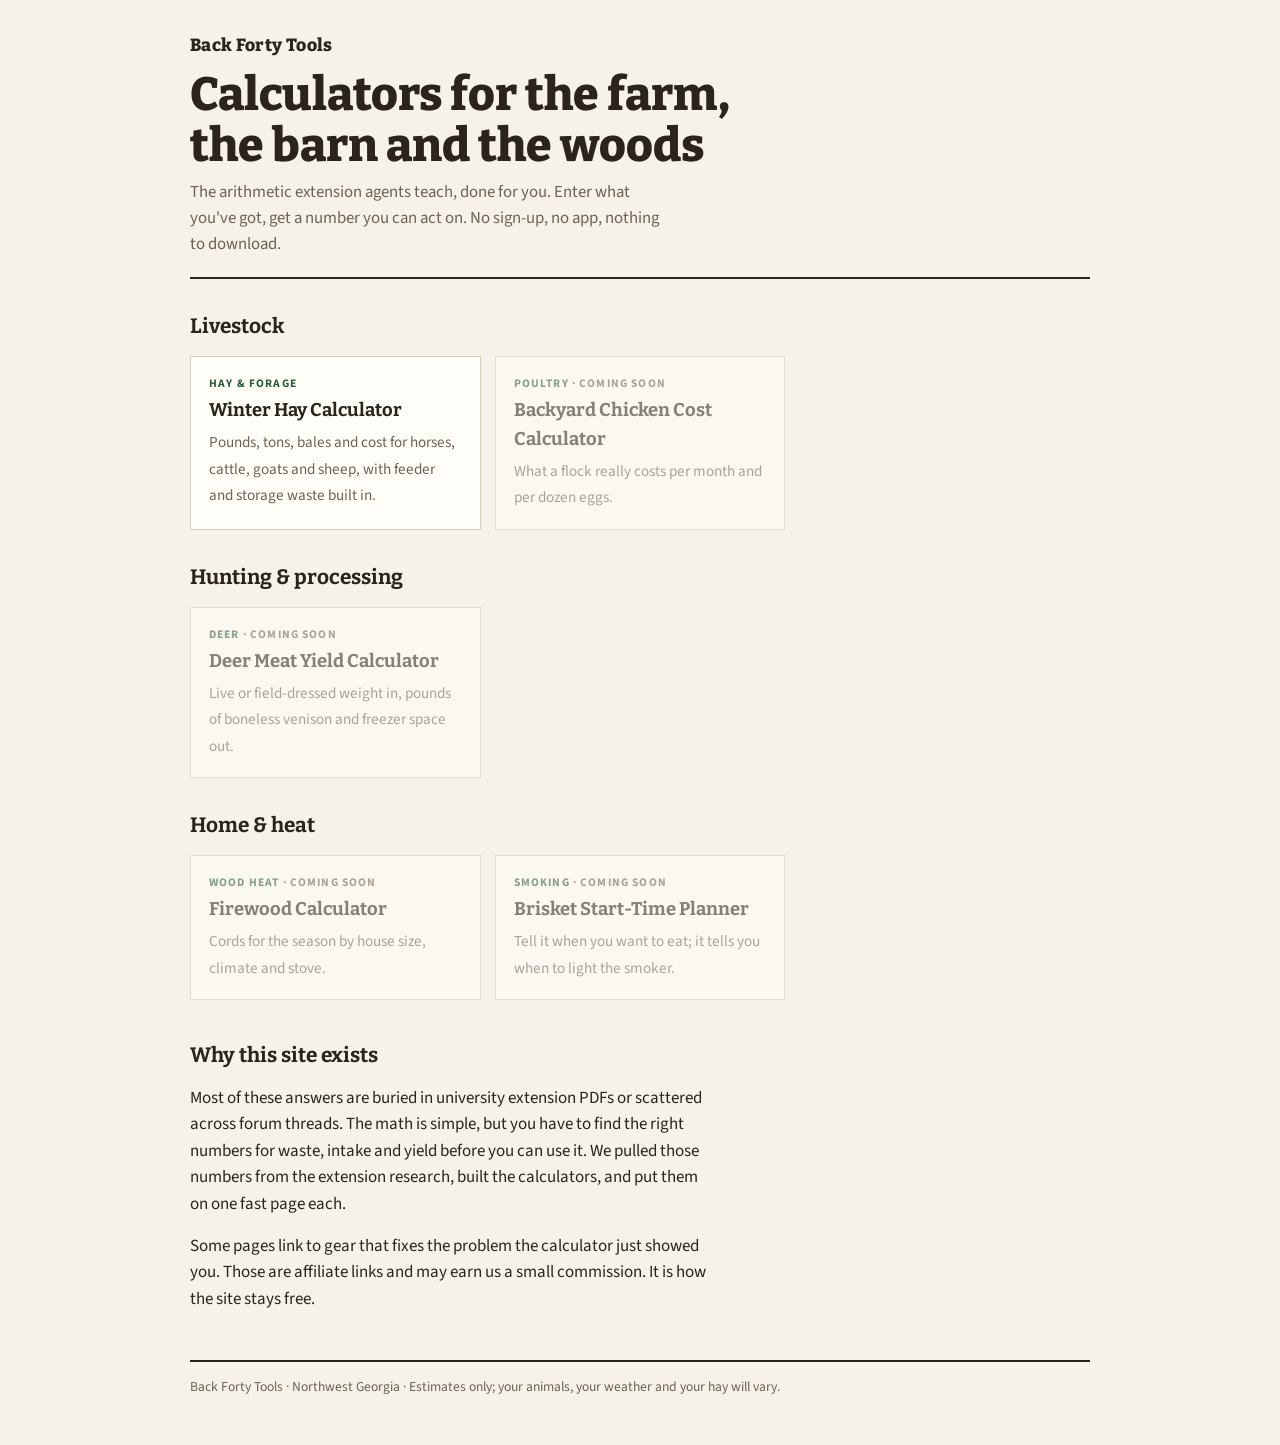
==== index.html @ 172884d4 "Back Forty Tools: hub page and winter hay calculator Co-Authored-By: Claude Fable 5.1 <noreply@anthr" ====
<!doctype html>
<html lang="en">
<head>
<meta charset="utf-8">
<meta name="viewport" content="width=device-width, initial-scale=1">
<title>Back Forty Tools: Free Calculators for the Farm, Barn and Woods</title>
<meta name="description" content="Plain-spoken calculators for people who keep animals, heat with wood, hunt and smoke meat. Winter hay needs, deer meat yield, chicken feed costs and more. No sign-up, no app.">
<link rel="canonical" href="https://backfortytools.com/">
<meta property="og:type" content="website">
<meta property="og:title" content="Back Forty Tools">
<meta property="og:description" content="Free calculators for the farm, the barn and the woods.">
<meta property="og:url" content="https://backfortytools.com/">
<link rel="icon" href="data:image/svg+xml,%3Csvg xmlns='http://www.w3.org/2000/svg' viewBox='0 0 32 32'%3E%3Crect width='32' height='32' rx='6' fill='%232f5d3a'/%3E%3Cpath d='M8 22h16M8 17h16M8 12h16' stroke='%23eef6ee' stroke-width='3' stroke-linecap='round'/%3E%3C/svg%3E">
<link rel="stylesheet" href="https://fonts.googleapis.com/css2?family=Bitter:wght@500;700;800&family=Source+Sans+3:wght@400;600;700&display=swap">
<script type="application/ld+json">
{"@context":"https://schema.org","@type":"WebSite","name":"Back Forty Tools","url":"https://backfortytools.com/","description":"Free calculators for the farm, the barn and the woods."}
</script>
<style>
:root{--bg:#f6f2ea;--surface:#fffdf8;--fg:#2a241c;--muted:#6d6252;--line:#d9cfbd;--accent:#7a5c1e;--accent-ink:#fff8e8;--tag:#2f5d3a;--tag-ink:#eef6ee;--display:"Bitter",Georgia,serif;--body:"Source Sans 3","Segoe UI",system-ui,sans-serif}
@media (prefers-color-scheme:dark){:root{--bg:#1c1915;--surface:#262119;--fg:#efe7d8;--muted:#b3a68f;--line:#443b2e;--accent:#d9b25c;--accent-ink:#1c1915;--tag:#7fbf8c;--tag-ink:#13201a;color-scheme:dark}}
*{box-sizing:border-box}
body{margin:0;background:var(--bg);color:var(--fg);font-family:var(--body);font-size:17px;line-height:1.55;padding-inline:16px;padding-block:0 48px}
.wrap{max-width:900px;margin:0 auto}
header{padding-block:32px 20px;border-bottom:2px solid var(--fg)}
.brand{font-family:var(--display);font-weight:800;font-size:1.1rem;letter-spacing:.02em}
h1{font-family:var(--display);font-weight:800;font-size:clamp(1.9rem,4.5vw,2.9rem);line-height:1.1;margin:.6rem 0 .5rem;text-wrap:balance}
.lede{max-width:60ch;margin:0;color:var(--muted);font-size:1.05rem}
h2{font-family:var(--display);font-size:1.3rem;margin:2rem 0 .8rem}
.tools{list-style:none;padding:0;margin:0;display:grid;grid-template-columns:repeat(auto-fill,minmax(260px,1fr));gap:14px}
.tools li{min-width:0}
.tools a{display:block;background:var(--surface);border:1px solid var(--line);padding:18px;color:inherit;text-decoration:none;height:100%}
.tools a:hover,.tools a:focus-visible{border-color:var(--accent);outline:none}
.tools .cat{text-transform:uppercase;letter-spacing:.1em;font-size:.72rem;font-weight:700;color:var(--tag)}
.tools strong{display:block;font-family:var(--display);font-size:1.15rem;margin:.2rem 0 .3rem}
.tools span{color:var(--muted);font-size:.95rem}
.soon a{opacity:.55;pointer-events:none}
.soon .cat::after{content:" · coming soon";color:var(--muted)}
.about{max-width:65ch;margin-top:2.5rem}
.about p{margin:0 0 1rem}
footer{margin-top:48px;border-top:2px solid var(--fg);padding-top:14px;font-size:.85rem;color:var(--muted)}
</style>
</head>
<body>
<div class="wrap">
<header>
  <div class="brand">Back Forty Tools</div>
  <h1>Calculators for the farm, the barn and the woods</h1>
  <p class="lede">The arithmetic extension agents teach, done for you. Enter what you've got, get a number you can act on. No sign-up, no app, nothing to download.</p>
</header>

<h2>Livestock</h2>
<ul class="tools">
  <li><a href="/winter-hay-calculator/"><div class="cat">Hay &amp; forage</div><strong>Winter Hay Calculator</strong><span>Pounds, tons, bales and cost for horses, cattle, goats and sheep, with feeder and storage waste built in.</span></a></li>
  <li class="soon"><a href="#"><div class="cat">Poultry</div><strong>Backyard Chicken Cost Calculator</strong><span>What a flock really costs per month and per dozen eggs.</span></a></li>
</ul>

<h2>Hunting &amp; processing</h2>
<ul class="tools">
  <li class="soon"><a href="#"><div class="cat">Deer</div><strong>Deer Meat Yield Calculator</strong><span>Live or field-dressed weight in, pounds of boneless venison and freezer space out.</span></a></li>
</ul>

<h2>Home &amp; heat</h2>
<ul class="tools">
  <li class="soon"><a href="#"><div class="cat">Wood heat</div><strong>Firewood Calculator</strong><span>Cords for the season by house size, climate and stove.</span></a></li>
  <li class="soon"><a href="#"><div class="cat">Smoking</div><strong>Brisket Start-Time Planner</strong><span>Tell it when you want to eat; it tells you when to light the smoker.</span></a></li>
</ul>

<section class="about">
  <h2>Why this site exists</h2>
  <p>Most of these answers are buried in university extension PDFs or scattered across forum threads. The math is simple, but you have to find the right numbers for waste, intake and yield before you can use it. We pulled those numbers from the extension research, built the calculators, and put them on one fast page each.</p>
  <p>Some pages link to gear that fixes the problem the calculator just showed you. Those are affiliate links and may earn us a small commission. It is how the site stays free.</p>
</section>

<footer>Back Forty Tools · Northwest Georgia · Estimates only; your animals, your weather and your hay will vary.</footer>
</div>
</body>
</html>
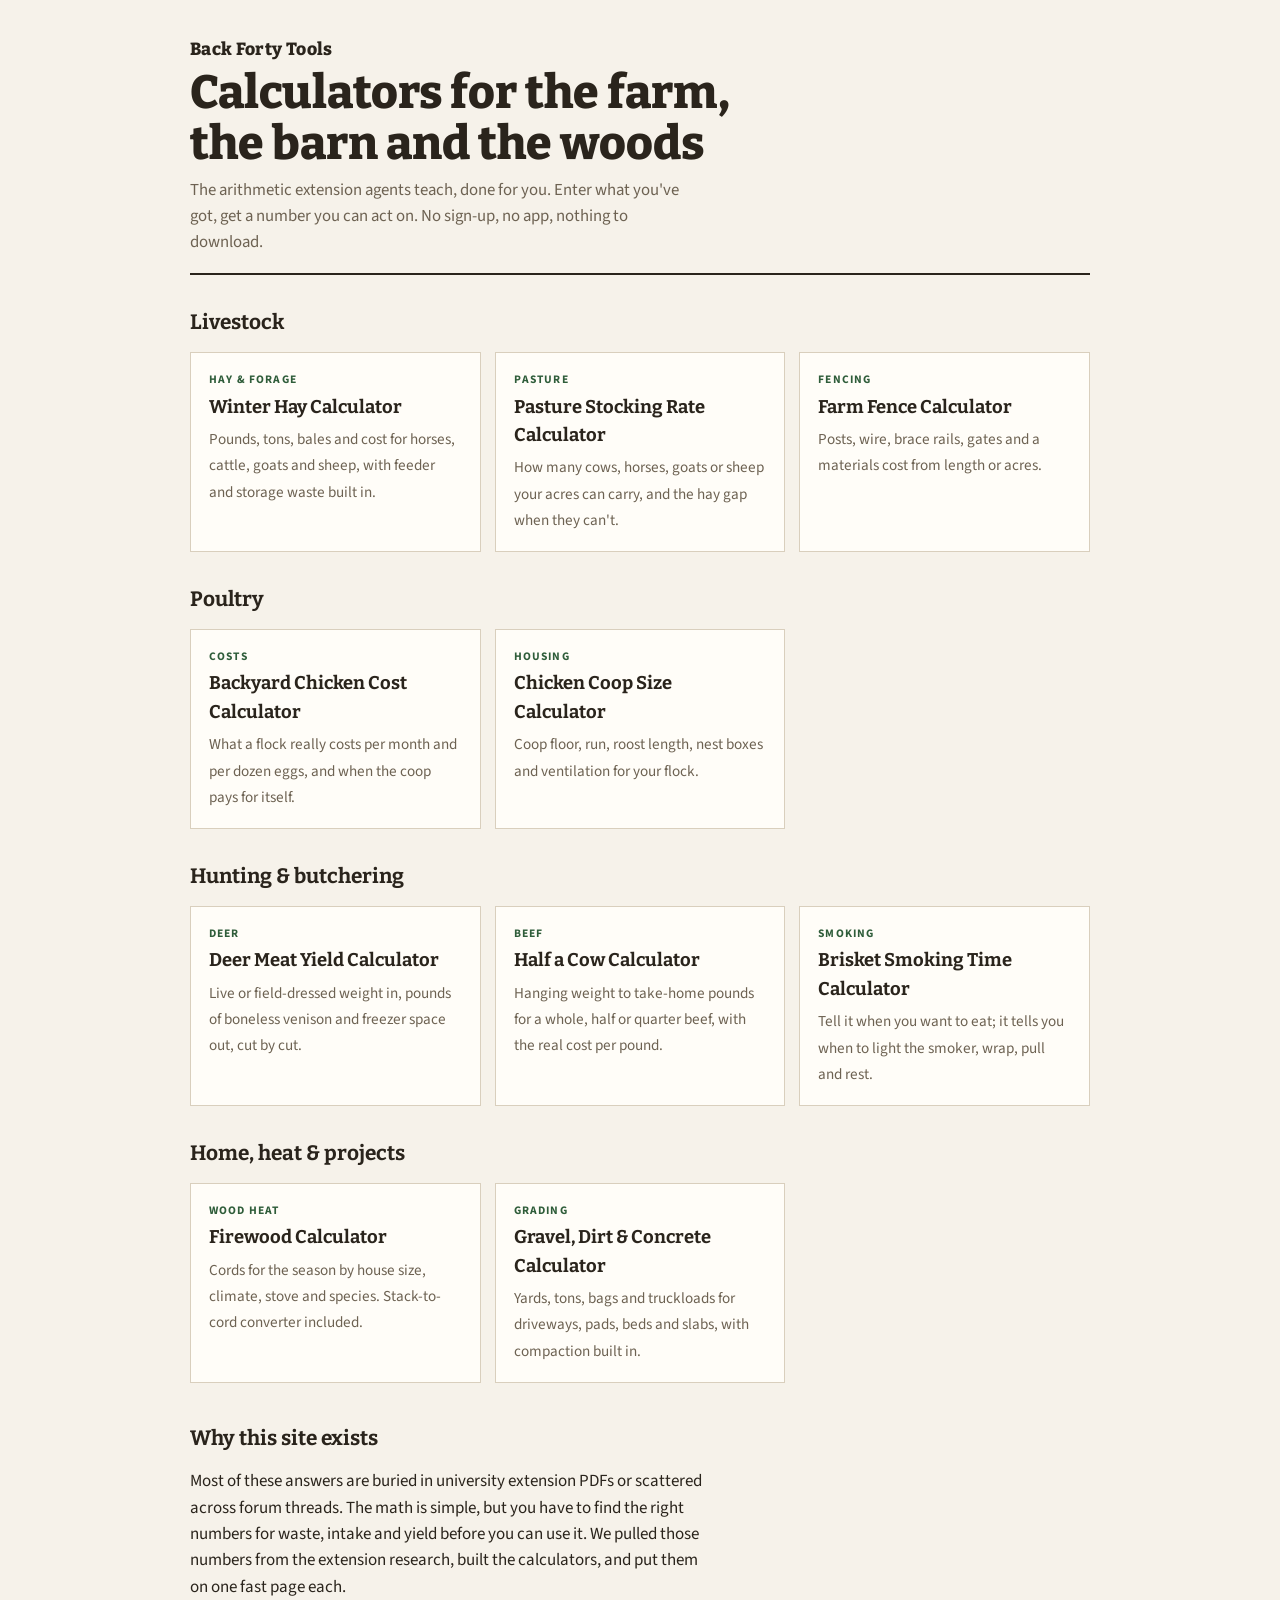
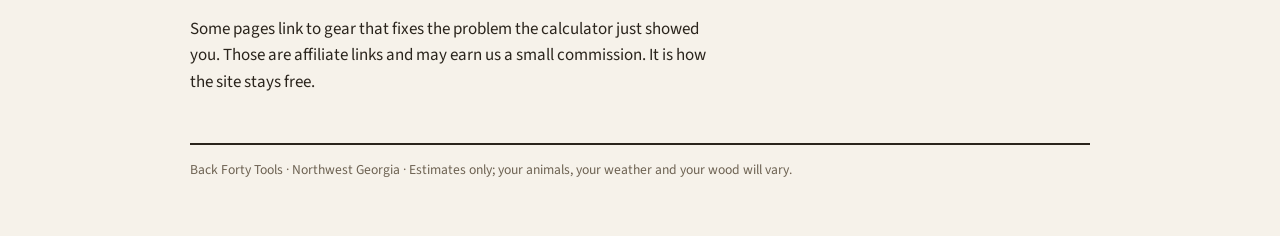
==== commit 3a5c6327: "Add stocking rate, fence, gravel/dirt/concrete, beef yield and coop size calculators Co-Authored-By:" ====
--- a/index.html
+++ b/index.html
@@ -4,28 +4,113 @@
 <meta charset="utf-8">
 <meta name="viewport" content="width=device-width, initial-scale=1">
 <title>Back Forty Tools: Free Calculators for the Farm, Barn and Woods</title>
-<meta name="description" content="Plain-spoken calculators for people who keep animals, heat with wood, hunt and smoke meat. Winter hay needs, deer meat yield, chicken feed costs and more. No sign-up, no app.">
+<meta name="description" content="Plain-spoken calculators for people who keep animals, heat with wood, hunt and smoke meat. Winter hay, deer meat yield, chicken costs, firewood cords and brisket timing. No sign-up, no app.">
 <link rel="canonical" href="https://backfortytools.com/">
 <meta property="og:type" content="website">
 <meta property="og:title" content="Back Forty Tools">
-<meta property="og:description" content="Free calculators for the farm, the barn and the woods.">
+<meta property="og:description" content="Plain-spoken calculators for people who keep animals, heat with wood, hunt and smoke meat. Winter hay, deer meat yield, chicken costs, firewood cords and brisket timing. No sign-up, no app.">
 <meta property="og:url" content="https://backfortytools.com/">
+<meta property="og:site_name" content="Back Forty Tools">
 <link rel="icon" href="data:image/svg+xml,%3Csvg xmlns='http://www.w3.org/2000/svg' viewBox='0 0 32 32'%3E%3Crect width='32' height='32' rx='6' fill='%232f5d3a'/%3E%3Cpath d='M8 22h16M8 17h16M8 12h16' stroke='%23eef6ee' stroke-width='3' stroke-linecap='round'/%3E%3C/svg%3E">
+<link rel="preconnect" href="https://fonts.googleapis.com">
+<link rel="preconnect" href="https://fonts.gstatic.com" crossorigin>
 <link rel="stylesheet" href="https://fonts.googleapis.com/css2?family=Bitter:wght@500;700;800&family=Source+Sans+3:wght@400;600;700&display=swap">
-<script type="application/ld+json">
-{"@context":"https://schema.org","@type":"WebSite","name":"Back Forty Tools","url":"https://backfortytools.com/","description":"Free calculators for the farm, the barn and the woods."}
-</script>
+<script type="application/ld+json">{"@context": "https://schema.org", "@graph": [{"@type": "WebSite", "name": "Back Forty Tools", "url": "https://backfortytools.com/"}]}</script>
 <style>
-:root{--bg:#f6f2ea;--surface:#fffdf8;--fg:#2a241c;--muted:#6d6252;--line:#d9cfbd;--accent:#7a5c1e;--accent-ink:#fff8e8;--tag:#2f5d3a;--tag-ink:#eef6ee;--display:"Bitter",Georgia,serif;--body:"Source Sans 3","Segoe UI",system-ui,sans-serif}
-@media (prefers-color-scheme:dark){:root{--bg:#1c1915;--surface:#262119;--fg:#efe7d8;--muted:#b3a68f;--line:#443b2e;--accent:#d9b25c;--accent-ink:#1c1915;--tag:#7fbf8c;--tag-ink:#13201a;color-scheme:dark}}
+/* Layout: ledger-style — one calculator card up top, results in a barn-tag strip, then plain-spoken reference copy in a single reading column. */
+:root{
+  --bg:#f6f2ea;          /* hay-dust cream */
+  --surface:#fffdf8;
+  --fg:#2a241c;
+  --muted:#6d6252;
+  --line:#d9cfbd;
+  --accent:#7a5c1e;      /* cured-timothy brown */
+  --accent-ink:#fff8e8;
+  --tag:#2f5d3a;         /* feed-tag green */
+  --tag-ink:#eef6ee;
+  --display:"Bitter",Georgia,"Times New Roman",serif;
+  --body:"Source Sans 3","Segoe UI",system-ui,sans-serif;
+}
+@media (prefers-color-scheme: dark){:root:not([data-theme="light"]){
+  --bg:#1c1915;--surface:#262119;--fg:#efe7d8;--muted:#b3a68f;--line:#443b2e;
+  --accent:#d9b25c;--accent-ink:#1c1915;--tag:#7fbf8c;--tag-ink:#13201a;color-scheme:dark}}
+:root[data-theme="dark"]{
+  --bg:#1c1915;--surface:#262119;--fg:#efe7d8;--muted:#b3a68f;--line:#443b2e;
+  --accent:#d9b25c;--accent-ink:#1c1915;--tag:#7fbf8c;--tag-ink:#13201a;color-scheme:dark}
+
 *{box-sizing:border-box}
-body{margin:0;background:var(--bg);color:var(--fg);font-family:var(--body);font-size:17px;line-height:1.55;padding-inline:16px;padding-block:0 48px}
+[hidden]{display:none!important}
+img{max-width:100%}
+body{background:var(--bg);color:var(--fg);font-family:var(--body);font-size:17px;line-height:1.55;padding-inline:16px;padding-block:0 48px}
 .wrap{max-width:900px;margin:0 auto}
-header{padding-block:32px 20px;border-bottom:2px solid var(--fg)}
+header{padding-block:28px 18px;border-bottom:2px solid var(--fg)}
+.kicker{font-family:var(--body);text-transform:uppercase;letter-spacing:.12em;font-size:.78rem;font-weight:700;color:var(--muted)}
+h1{font-family:var(--display);font-weight:800;font-size:clamp(1.9rem,4.5vw,2.9rem);line-height:1.1;margin:.25rem 0 .5rem;text-wrap:balance}
+.lede{max-width:62ch;margin:0;color:var(--muted);font-size:1.05rem}
+
+.calc{margin-top:24px;display:grid;grid-template-columns:1.1fr .9fr;gap:20px}
+@media (max-width:720px){.calc{grid-template-columns:1fr}}
+.panel{background:var(--surface);border:1px solid var(--line);padding:20px;min-width:0}
+.panel h2{font-family:var(--display);font-size:1.15rem;margin:0 0 14px;font-weight:700}
+.grid{display:grid;grid-template-columns:1fr 1fr;gap:14px}
+@media (max-width:460px){.grid{grid-template-columns:1fr}}
+label{display:flex;flex-direction:column;gap:4px;font-size:.9rem;font-weight:600;min-width:0}
+label small{font-weight:400;color:var(--muted)}
+input,select{font:inherit;font-size:1rem;padding:9px 10px;border:1px solid var(--line);background:var(--bg);color:var(--fg);border-radius:4px;width:100%;min-width:0}
+input:focus,select:focus{outline:2px solid var(--accent);outline-offset:1px}
+.span2{grid-column:1/-1}
+fieldset{border:0;padding:0;margin:0;display:contents}
+
+.results{display:flex;flex-direction:column;gap:12px}
+.tag{background:var(--tag);color:var(--tag-ink);padding:18px 20px;position:relative}
+.tag::before{content:"";position:absolute;top:10px;right:14px;width:10px;height:10px;border-radius:50%;background:var(--tag-ink);opacity:.6}
+.tag .lbl{text-transform:uppercase;letter-spacing:.1em;font-size:.72rem;font-weight:700;opacity:.85}
+.tag .big{font-family:var(--display);font-size:clamp(2rem,6vw,2.8rem);font-weight:800;line-height:1.05;font-variant-numeric:tabular-nums}
+.tag .sub{font-size:.95rem;opacity:.9}
+.rows{display:grid;grid-template-columns:minmax(0,1.4fr) minmax(0,1fr);row-gap:8px;column-gap:16px;font-variant-numeric:tabular-nums;padding:4px 2px}
+.rows dt{color:var(--muted);margin:0}
+.rows dd{margin:0;font-weight:700;text-align:right;overflow-wrap:anywhere}
+.rows .total{border-top:1px solid var(--line);padding-top:8px;margin-top:2px}
+.cost{font-family:var(--display);font-size:1.35rem}
+.note{font-size:.85rem;color:var(--muted);margin:0}
+.btn{font:inherit;font-weight:700;padding:10px 14px;border:1px solid var(--accent);background:var(--accent);color:var(--accent-ink);border-radius:4px;cursor:pointer}
+.btn.ghost{background:transparent;color:var(--accent)}
+.btn:focus-visible{outline:2px solid var(--fg);outline-offset:2px}
+.copied{font-size:.85rem;color:var(--tag);font-weight:700}
+
+.gear{margin-top:32px;border:1px solid var(--line);background:var(--surface);padding:18px 20px}
+.gear h2{font-family:var(--display);font-size:1.15rem;margin:0 0 4px}
+.gear p{margin:0 0 12px;color:var(--muted);font-size:.95rem}
+.gear ul{list-style:none;padding:0;margin:0;display:grid;grid-template-columns:repeat(auto-fit,minmax(200px,1fr));gap:12px}
+.gear li{border:1px solid var(--line);padding:12px;min-width:0}
+.gear li strong{display:block;font-family:var(--display);font-size:1rem}
+.gear li span{font-size:.9rem;color:var(--muted)}
+.gear a{color:var(--accent);font-weight:700;text-decoration:none;display:inline-block;margin-top:6px}
+.gear a:hover{text-decoration:underline}
+.disc{font-size:.8rem;color:var(--muted);margin:12px 0 0}
+
+article{max-width:68ch;margin-top:40px}
+article h2{font-family:var(--display);font-size:1.5rem;margin:2.2rem 0 .6rem;text-wrap:balance}
+article h3{font-family:var(--display);font-size:1.15rem;margin:1.6rem 0 .4rem}
+article p{margin:0 0 1rem}
+.tbl{overflow-x:auto;margin:1rem 0}
+table{border-collapse:collapse;width:100%;font-size:.95rem;font-variant-numeric:tabular-nums}
+th,td{text-align:left;padding:8px 10px;border-bottom:1px solid var(--line)}
+th{font-size:.8rem;text-transform:uppercase;letter-spacing:.08em;color:var(--muted)}
+td:last-child,th:last-child{text-align:right}
+.formula{font-family:var(--display);background:var(--surface);border-left:4px solid var(--accent);padding:12px 16px;margin:1rem 0}
+details{border-top:1px solid var(--line);padding:10px 0}
+summary{cursor:pointer;font-weight:700;font-family:var(--display)}
+details p{margin-top:.5rem}
+footer{margin-top:48px;border-top:2px solid var(--fg);padding-top:14px;font-size:.85rem;color:var(--muted)}
+footer a{color:var(--accent)}
+@media (prefers-reduced-motion:no-preference){.tag .big{transition:opacity .15s}}
+
+</style>
+</head>
+<body>
+<style>
 .brand{font-family:var(--display);font-weight:800;font-size:1.1rem;letter-spacing:.02em}
-h1{font-family:var(--display);font-weight:800;font-size:clamp(1.9rem,4.5vw,2.9rem);line-height:1.1;margin:.6rem 0 .5rem;text-wrap:balance}
-.lede{max-width:60ch;margin:0;color:var(--muted);font-size:1.05rem}
-h2{font-family:var(--display);font-size:1.3rem;margin:2rem 0 .8rem}
 .tools{list-style:none;padding:0;margin:0;display:grid;grid-template-columns:repeat(auto-fill,minmax(260px,1fr));gap:14px}
 .tools li{min-width:0}
 .tools a{display:block;background:var(--surface);border:1px solid var(--line);padding:18px;color:inherit;text-decoration:none;height:100%}
@@ -33,45 +118,31 @@
 .tools .cat{text-transform:uppercase;letter-spacing:.1em;font-size:.72rem;font-weight:700;color:var(--tag)}
 .tools strong{display:block;font-family:var(--display);font-size:1.15rem;margin:.2rem 0 .3rem}
 .tools span{color:var(--muted);font-size:.95rem}
-.soon a{opacity:.55;pointer-events:none}
-.soon .cat::after{content:" · coming soon";color:var(--muted)}
+.home h2{font-family:var(--display);font-size:1.3rem;margin:2rem 0 .8rem}
 .about{max-width:65ch;margin-top:2.5rem}
 .about p{margin:0 0 1rem}
-footer{margin-top:48px;border-top:2px solid var(--fg);padding-top:14px;font-size:.85rem;color:var(--muted)}
 </style>
-</head>
-<body>
-<div class="wrap">
+<div class="wrap home">
 <header>
   <div class="brand">Back Forty Tools</div>
   <h1>Calculators for the farm, the barn and the woods</h1>
   <p class="lede">The arithmetic extension agents teach, done for you. Enter what you've got, get a number you can act on. No sign-up, no app, nothing to download.</p>
 </header>
-
 <h2>Livestock</h2>
-<ul class="tools">
-  <li><a href="/winter-hay-calculator/"><div class="cat">Hay &amp; forage</div><strong>Winter Hay Calculator</strong><span>Pounds, tons, bales and cost for horses, cattle, goats and sheep, with feeder and storage waste built in.</span></a></li>
-  <li class="soon"><a href="#"><div class="cat">Poultry</div><strong>Backyard Chicken Cost Calculator</strong><span>What a flock really costs per month and per dozen eggs.</span></a></li>
-</ul>
-
-<h2>Hunting &amp; processing</h2>
-<ul class="tools">
-  <li class="soon"><a href="#"><div class="cat">Deer</div><strong>Deer Meat Yield Calculator</strong><span>Live or field-dressed weight in, pounds of boneless venison and freezer space out.</span></a></li>
-</ul>
-
-<h2>Home &amp; heat</h2>
-<ul class="tools">
-  <li class="soon"><a href="#"><div class="cat">Wood heat</div><strong>Firewood Calculator</strong><span>Cords for the season by house size, climate and stove.</span></a></li>
-  <li class="soon"><a href="#"><div class="cat">Smoking</div><strong>Brisket Start-Time Planner</strong><span>Tell it when you want to eat; it tells you when to light the smoker.</span></a></li>
-</ul>
+<ul class="tools"><li><a href="/winter-hay-calculator/"><div class="cat">Hay & forage</div><strong>Winter Hay Calculator</strong><span>Pounds, tons, bales and cost for horses, cattle, goats and sheep, with feeder and storage waste built in.</span></a></li><li><a href="/pasture-stocking-rate-calculator/"><div class="cat">Pasture</div><strong>Pasture Stocking Rate Calculator</strong><span>How many cows, horses, goats or sheep your acres can carry, and the hay gap when they can't.</span></a></li><li><a href="/fence-calculator/"><div class="cat">Fencing</div><strong>Farm Fence Calculator</strong><span>Posts, wire, brace rails, gates and a materials cost from length or acres.</span></a></li></ul>
+<h2>Poultry</h2>
+<ul class="tools"><li><a href="/chicken-cost-calculator/"><div class="cat">Costs</div><strong>Backyard Chicken Cost Calculator</strong><span>What a flock really costs per month and per dozen eggs, and when the coop pays for itself.</span></a></li><li><a href="/chicken-coop-size-calculator/"><div class="cat">Housing</div><strong>Chicken Coop Size Calculator</strong><span>Coop floor, run, roost length, nest boxes and ventilation for your flock.</span></a></li></ul>
+<h2>Hunting & butchering</h2>
+<ul class="tools"><li><a href="/deer-meat-yield-calculator/"><div class="cat">Deer</div><strong>Deer Meat Yield Calculator</strong><span>Live or field-dressed weight in, pounds of boneless venison and freezer space out, cut by cut.</span></a></li><li><a href="/beef-yield-calculator/"><div class="cat">Beef</div><strong>Half a Cow Calculator</strong><span>Hanging weight to take-home pounds for a whole, half or quarter beef, with the real cost per pound.</span></a></li><li><a href="/brisket-smoking-time-calculator/"><div class="cat">Smoking</div><strong>Brisket Smoking Time Calculator</strong><span>Tell it when you want to eat; it tells you when to light the smoker, wrap, pull and rest.</span></a></li></ul>
+<h2>Home, heat & projects</h2>
+<ul class="tools"><li><a href="/firewood-calculator/"><div class="cat">Wood heat</div><strong>Firewood Calculator</strong><span>Cords for the season by house size, climate, stove and species. Stack-to-cord converter included.</span></a></li><li><a href="/gravel-dirt-concrete-calculator/"><div class="cat">Grading</div><strong>Gravel, Dirt & Concrete Calculator</strong><span>Yards, tons, bags and truckloads for driveways, pads, beds and slabs, with compaction built in.</span></a></li></ul>
 
 <section class="about">
   <h2>Why this site exists</h2>
   <p>Most of these answers are buried in university extension PDFs or scattered across forum threads. The math is simple, but you have to find the right numbers for waste, intake and yield before you can use it. We pulled those numbers from the extension research, built the calculators, and put them on one fast page each.</p>
   <p>Some pages link to gear that fixes the problem the calculator just showed you. Those are affiliate links and may earn us a small commission. It is how the site stays free.</p>
 </section>
-
-<footer>Back Forty Tools · Northwest Georgia · Estimates only; your animals, your weather and your hay will vary.</footer>
+<footer>Back Forty Tools · Northwest Georgia · Estimates only; your animals, your weather and your wood will vary.</footer>
 </div>
 </body>
 </html>
